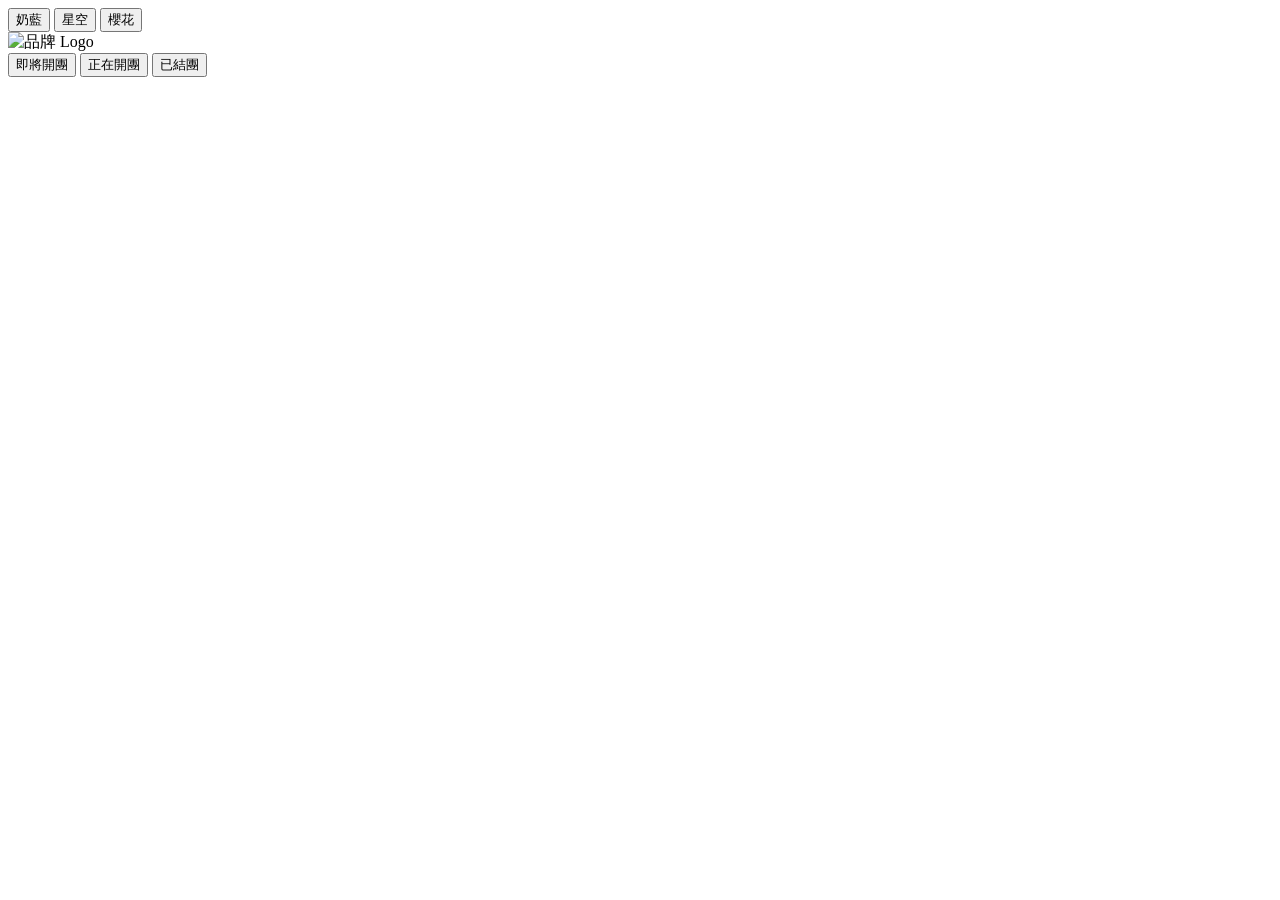
==== index.html @ c264ff92 "Add files via upload" ====
<!DOCTYPE html>
<html lang="zh-Hant">
<head>
  <meta charset="UTF-8" />
  <meta name="viewport" content="width=device-width, initial-scale=1.0" />
  <title>開團進度追蹤</title>
  <link rel="preconnect" href="https://fonts.googleapis.com" />
  <link rel="preconnect" href="https://fonts.gstatic.com" crossorigin />
  <link href="https://fonts.googleapis.com/css2?family=Noto+Sans+TC:wght@300;400;500;700&family=Outfit:wght@300;500;600&display=swap" rel="stylesheet" />
  <link rel="stylesheet" href="styles.css" />
</head>
<body>
  <div class="theme-bg" aria-hidden="true"></div>

  <header class="header">
    <div class="theme-switcher" role="group" aria-label="切換背景主題">
      <button type="button" class="theme-btn active" data-theme="dawn" aria-pressed="true">奶藍</button>
      <button type="button" class="theme-btn" data-theme="night" aria-pressed="false">星空</button>
      <button type="button" class="theme-btn" data-theme="sakura" aria-pressed="false">櫻花</button>
    </div>
  </header>

  <main class="main">
    <div class="hero">
      <div class="logo-glass">
        <div class="logo-shine" aria-hidden="true"></div>
        <img src="logo.png" alt="品牌 Logo" class="https://res.cloudinary.com/dtll13zax/image/upload/v1772375369/%E5%93%81%E7%89%8Clogo_eheujn.jpg" />
      </div>
    </div>

    <nav class="tabs" role="tablist">
      <button type="button" class="tab active" role="tab" aria-selected="true" data-filter="upcoming">即將開團</button>
      <button type="button" class="tab" role="tab" aria-selected="false" data-filter="ongoing">正在開團</button>
      <button type="button" class="tab" role="tab" aria-selected="false" data-filter="ended">已結團</button>
    </nav>

    <section class="cards-section" role="tabpanel">
      <div class="cards-grid" id="cardsGrid">
        <!-- 商品卡由 JS 動態插入 -->
      </div>
      <p class="empty-state" id="emptyState" hidden>此分類暫無商品</p>
    </section>
  </main>

  <script src="app.js"></script>
</body>
</html>
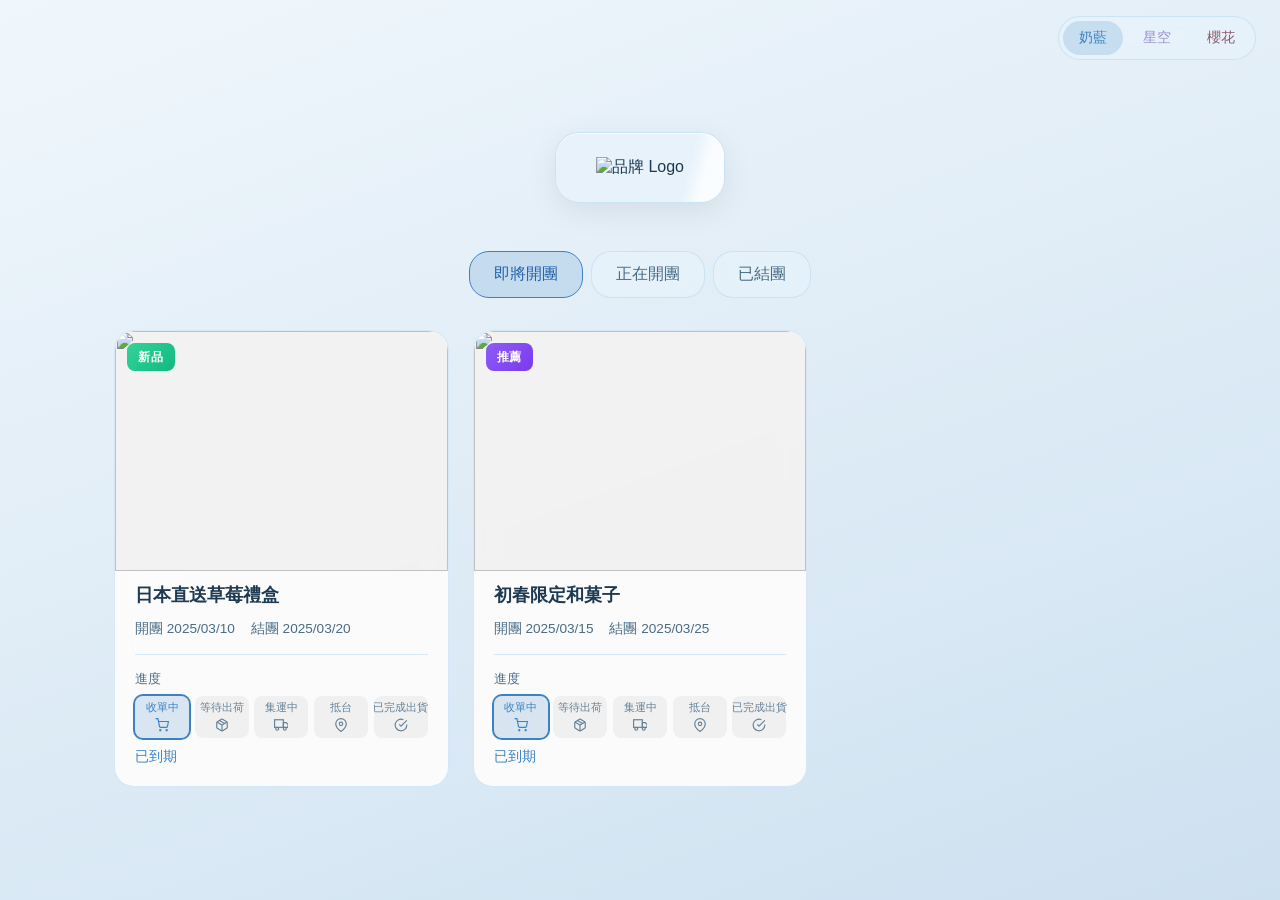
==== commit 53eaaf22: "Add files via upload" ====
--- a/index.html
+++ b/index.html
@@ -3,11 +3,12 @@
 <head>
   <meta charset="UTF-8" />
   <meta name="viewport" content="width=device-width, initial-scale=1.0" />
+  <base href="./" />
   <title>開團進度追蹤</title>
   <link rel="preconnect" href="https://fonts.googleapis.com" />
   <link rel="preconnect" href="https://fonts.gstatic.com" crossorigin />
   <link href="https://fonts.googleapis.com/css2?family=Noto+Sans+TC:wght@300;400;500;700&family=Outfit:wght@300;500;600&display=swap" rel="stylesheet" />
-  <link rel="stylesheet" href="styles.css" />
+  <link rel="stylesheet" href="css/styles.css" />
 </head>
 <body>
   <div class="theme-bg" aria-hidden="true"></div>
@@ -24,7 +25,7 @@
     <div class="hero">
       <div class="logo-glass">
         <div class="logo-shine" aria-hidden="true"></div>
-        <img src="logo.png" alt="品牌 Logo" class="https://res.cloudinary.com/dtll13zax/image/upload/v1772375369/%E5%93%81%E7%89%8Clogo_eheujn.jpg" />
+        <img src="logo.png" alt="品牌 Logo" class="logo-img" />
       </div>
     </div>
 
@@ -42,6 +43,6 @@
     </section>
   </main>
 
-  <script src="app.js"></script>
+  <script src="js/app.js"></script>
 </body>
 </html>
--- a/css/styles.css
+++ b/css/styles.css
@@ -0,0 +1,457 @@
+/* ========== 變數與主題 ========== */
+:root {
+  --font-sans: 'Outfit', 'Noto Sans TC', sans-serif;
+  --font-display: 'Outfit', 'Noto Sans TC', sans-serif;
+  --radius: 20px;
+  --radius-sm: 12px;
+  --shadow: 0 25px 50px -12px rgba(0, 0, 0, 0.15);
+  --transition: 0.35s cubic-bezier(0.4, 0, 0.2, 1);
+}
+
+/* 奶藍主題 (預設) */
+[data-theme="dawn"] {
+  --bg-gradient: linear-gradient(160deg, #f0f7fc 0%, #e4eff8 35%, #d8e8f4 70%, #cde0f0 100%);
+  --glass-bg: rgba(232, 244, 252, 0.6);
+  --glass-border: rgba(180, 215, 238, 0.55);
+  --card-bg: rgba(255, 253, 252, 0.9);
+  --card-border: rgba(200, 225, 245, 0.75);
+  --text: #1e3a52;
+  --text-muted: #4a6b85;
+  --accent: #3b82c4;
+  --accent-soft: rgba(59, 130, 196, 0.18);
+  --tab-active: #2563ab;
+  --shine: rgba(255, 255, 255, 0.75);
+}
+
+/* 星空主題 */
+[data-theme="night"] {
+  --bg-gradient: linear-gradient(160deg, #0f0c1a 0%, #1a1535 50%, #0d0a14 100%);
+  --glass-bg: rgba(30, 25, 55, 0.6);
+  --glass-border: rgba(120, 100, 200, 0.35);
+  --card-bg: rgba(25, 22, 45, 0.88);
+  --card-border: rgba(100, 80, 180, 0.4);
+  --text: #e8e4f5;
+  --text-muted: #9a8fc9;
+  --accent: #a78bfa;
+  --accent-soft: rgba(167, 139, 250, 0.25);
+  --tab-active: #c4b5fd;
+  --shine: rgba(255, 255, 255, 0.25);
+}
+
+/* 櫻花主題 */
+[data-theme="sakura"] {
+  --bg-gradient: linear-gradient(160deg, #fef2f5 0%, #fce7ef 40%, #f8d5e4 70%, #f2c4d9 100%);
+  --glass-bg: rgba(255, 240, 248, 0.6);
+  --glass-border: rgba(230, 180, 210, 0.5);
+  --card-bg: rgba(255, 252, 253, 0.92);
+  --card-border: rgba(235, 200, 220, 0.75);
+  --text: #4a2c3a;
+  --text-muted: #8b5a6b;
+  --accent: #c44d7a;
+  --accent-soft: rgba(196, 77, 122, 0.18);
+  --tab-active: #a63d65;
+  --shine: rgba(255, 255, 255, 0.7);
+}
+
+/* ========== 基礎 ========== */
+*,
+*::before,
+*::after {
+  box-sizing: border-box;
+}
+
+html {
+  font-size: 16px;
+  scroll-behavior: smooth;
+}
+
+body {
+  margin: 0;
+  min-height: 100vh;
+  font-family: var(--font-sans);
+  color: var(--text);
+  background: var(--bg-gradient);
+  transition: background var(--transition), color var(--transition);
+  overflow-x: hidden;
+}
+
+.theme-bg {
+  position: fixed;
+  inset: 0;
+  background: var(--bg-gradient);
+  z-index: -1;
+  transition: background var(--transition);
+}
+
+/* ========== 頂部 ========== */
+.header {
+  display: flex;
+  justify-content: flex-end;
+  align-items: center;
+  gap: 1rem;
+  padding: 1rem 1.5rem;
+  position: sticky;
+  top: 0;
+  z-index: 100;
+}
+
+.admin-link {
+  color: var(--text-muted);
+  text-decoration: none;
+  font-size: 0.9rem;
+  padding: 0.4rem 0.8rem;
+  border-radius: var(--radius-sm);
+  transition: color var(--transition), background var(--transition);
+}
+.admin-link:hover {
+  color: var(--accent);
+  background: var(--accent-soft);
+}
+
+.theme-switcher {
+  display: flex;
+  gap: 0.25rem;
+  padding: 0.25rem;
+  background: var(--glass-bg);
+  border: 1px solid var(--glass-border);
+  border-radius: 999px;
+  backdrop-filter: blur(12px);
+}
+
+.theme-btn {
+  font-family: var(--font-sans);
+  font-size: 0.85rem;
+  font-weight: 500;
+  padding: 0.5rem 1rem;
+  border: none;
+  border-radius: 999px;
+  background: transparent;
+  color: var(--text-muted);
+  cursor: pointer;
+  transition: color var(--transition), background var(--transition), transform 0.2s ease;
+}
+.theme-btn:hover {
+  color: var(--text);
+}
+.theme-btn.active {
+  background: var(--accent-soft);
+  color: var(--accent);
+}
+.theme-btn:active {
+  transform: scale(0.98);
+}
+
+/* ========== 主區與 Logo ========== */
+.main {
+  max-width: 1100px;
+  margin: 0 auto;
+  padding: 1rem 1.5rem 3rem;
+}
+
+.hero {
+  display: flex;
+  justify-content: center;
+  align-items: center;
+  padding: 2.5rem 1rem 3rem;
+}
+
+.logo-glass {
+  position: relative;
+  display: inline-flex;
+  align-items: center;
+  justify-content: center;
+  padding: 1.5rem 2.5rem;
+  background: var(--glass-bg);
+  border: 1px solid var(--glass-border);
+  border-radius: 24px;
+  backdrop-filter: blur(20px);
+  box-shadow: 
+    0 8px 32px rgba(0, 0, 0, 0.08),
+    inset 0 1px 0 var(--shine);
+  overflow: hidden;
+  transition: transform var(--transition), box-shadow var(--transition);
+}
+.logo-glass:hover {
+  transform: scale(1.03);
+  box-shadow: 
+    0 16px 48px rgba(0, 0, 0, 0.12),
+    inset 0 1px 0 var(--shine);
+}
+
+.logo-shine {
+  position: absolute;
+  inset: 0;
+  background: linear-gradient(
+    105deg,
+    transparent 0%,
+    transparent 40%,
+    var(--shine) 45%,
+    var(--shine) 55%,
+    transparent 60%,
+    transparent 100%
+  );
+  background-size: 200% 100%;
+  animation: logoShine 3s ease-in-out infinite;
+  pointer-events: none;
+}
+
+@keyframes logoShine {
+  0%, 100% { background-position: 200% 0; }
+  50% { background-position: -200% 0; }
+}
+
+.logo-img {
+  position: relative;
+  z-index: 1;
+  display: block;
+  max-width: 180px;
+  max-height: 80px;
+  width: auto;
+  height: auto;
+  object-fit: contain;
+}
+
+/* ========== 分類按鈕 ========== */
+.tabs {
+  display: flex;
+  justify-content: center;
+  gap: 0.5rem;
+  flex-wrap: wrap;
+  margin-bottom: 2rem;
+}
+
+.tab {
+  font-family: var(--font-sans);
+  font-size: 1rem;
+  font-weight: 500;
+  padding: 0.75rem 1.5rem;
+  border: 1px solid var(--glass-border);
+  border-radius: var(--radius);
+  background: var(--glass-bg);
+  color: var(--text-muted);
+  cursor: pointer;
+  backdrop-filter: blur(12px);
+  transition: all var(--transition);
+}
+.tab:hover {
+  color: var(--text);
+  border-color: var(--accent);
+  background: var(--accent-soft);
+}
+.tab.active {
+  background: var(--accent-soft);
+  color: var(--tab-active);
+  border-color: var(--accent);
+}
+
+/* ========== 商品卡區 ========== */
+.cards-section {
+  min-height: 280px;
+}
+
+.cards-grid {
+  display: grid;
+  grid-template-columns: repeat(auto-fill, minmax(300px, 1fr));
+  gap: 1.5rem;
+}
+
+.empty-state {
+  text-align: center;
+  color: var(--text-muted);
+  padding: 3rem 1rem;
+  font-size: 1.05rem;
+}
+
+/* ========== 商品卡 ========== */
+.product-card {
+  position: relative;
+  background: var(--card-bg);
+  border: 1px solid var(--card-border);
+  border-radius: var(--radius);
+  padding: 1.25rem;
+  backdrop-filter: blur(12px);
+  overflow: hidden;
+  transition: transform var(--transition), box-shadow var(--transition);
+}
+.product-card:hover {
+  transform: translateY(-6px);
+  box-shadow:
+    0 12px 24px rgba(0, 0, 0, 0.08),
+    0 4px 12px rgba(0, 0, 0, 0.04),
+    0 0 0 1px var(--card-border);
+  border-color: var(--accent);
+}
+
+.card-badge {
+  position: absolute;
+  top: 12px;
+  left: 12px;
+  z-index: 2;
+  font-size: 0.75rem;
+  font-weight: 600;
+  padding: 0.35rem 0.7rem;
+  border-radius: 8px;
+  text-transform: uppercase;
+  letter-spacing: 0.05em;
+}
+.card-badge.new {
+  background: linear-gradient(135deg, #34d399, #10b981);
+  color: #fff;
+}
+.card-badge.hot {
+  background: linear-gradient(135deg, #f97316, #ea580c);
+  color: #fff;
+}
+.card-badge.recommend {
+  background: linear-gradient(135deg, #8b5cf6, #7c3aed);
+  color: #fff;
+}
+
+.card-image-wrap {
+  width: calc(100% + 2.5rem);
+  margin: -1.25rem 0 0.75rem -1.25rem;
+  border-radius: var(--radius) var(--radius) 0 0;
+  overflow: hidden;
+  background: rgba(0, 0, 0, 0.04);
+}
+
+.card-image {
+  display: block;
+  width: 100%;
+  height: 240px;
+  object-fit: cover;
+}
+
+.card-title {
+  margin: 0 0 0.75rem;
+  font-size: 1.15rem;
+  font-weight: 600;
+  line-height: 1.35;
+  padding-right: 0.5rem;
+}
+
+.card-dates {
+  display: flex;
+  flex-wrap: wrap;
+  gap: 0.5rem 1rem;
+  margin-bottom: 1rem;
+  font-size: 0.85rem;
+  color: var(--text-muted);
+}
+.card-dates span {
+  display: inline-flex;
+  align-items: center;
+  gap: 0.25rem;
+}
+
+.card-registered {
+  font-size: 0.9rem;
+  font-weight: 500;
+  color: var(--accent);
+  margin-bottom: 0.75rem;
+}
+
+.progress-wrap {
+  margin-top: 1rem;
+  padding-top: 1rem;
+  border-top: 1px solid var(--card-border);
+}
+
+.progress-label {
+  font-size: 0.8rem;
+  color: var(--text-muted);
+  margin-bottom: 0.5rem;
+}
+
+.progress-steps {
+  display: flex;
+  align-items: stretch;
+  gap: 0.35rem;
+  flex-wrap: nowrap;
+}
+
+.progress-node {
+  display: flex;
+  flex-direction: column;
+  align-items: center;
+  gap: 0.2rem;
+  font-size: 0.7rem;
+  padding: 0.35rem 0.4rem;
+  border-radius: 8px;
+  min-width: 0;
+  flex: 1;
+  transition: opacity var(--transition), transform var(--transition);
+}
+.progress-node .progress-node-label {
+  font-weight: 500;
+  text-align: center;
+  line-height: 1.2;
+  white-space: nowrap;
+}
+.progress-node .progress-node-icon {
+  display: flex;
+  align-items: center;
+  justify-content: center;
+}
+.progress-node .progress-icon {
+  width: 14px;
+  height: 14px;
+}
+
+.progress-node.passed {
+  background: rgba(34, 197, 94, 0.12);
+  color: #15803d;
+}
+.progress-node.passed .progress-icon {
+  color: #15803d;
+}
+[data-theme="night"] .progress-node.passed {
+  background: rgba(74, 222, 128, 0.15);
+  color: #86efac;
+}
+[data-theme="night"] .progress-node.passed .progress-icon {
+  color: #86efac;
+}
+[data-theme="sakura"] .progress-node.passed {
+  background: rgba(74, 222, 128, 0.15);
+  color: #15803d;
+}
+[data-theme="sakura"] .progress-node.passed .progress-icon {
+  color: #15803d;
+}
+
+.progress-node.current {
+  background: var(--accent-soft);
+  color: var(--accent);
+  font-weight: 600;
+  box-shadow: 0 0 0 2px var(--accent);
+}
+.progress-node.current .progress-icon {
+  color: var(--accent);
+}
+
+.progress-node.pending {
+  background: rgba(0, 0, 0, 0.05);
+  color: var(--text-muted);
+  opacity: 0.85;
+}
+.progress-node.pending .progress-icon {
+  color: var(--text-muted);
+}
+[data-theme="night"] .progress-node.pending,
+[data-theme="sakura"] .progress-node.pending {
+  background: rgba(0, 0, 0, 0.05);
+}
+[data-theme="night"] .progress-node.pending {
+  background: rgba(255, 255, 255, 0.06);
+}
+
+.countdown {
+  margin-top: 0.6rem;
+  font-size: 0.9rem;
+  font-weight: 500;
+  color: var(--accent);
+}
+.countdown span {
+  font-variant-numeric: tabular-nums;
+}
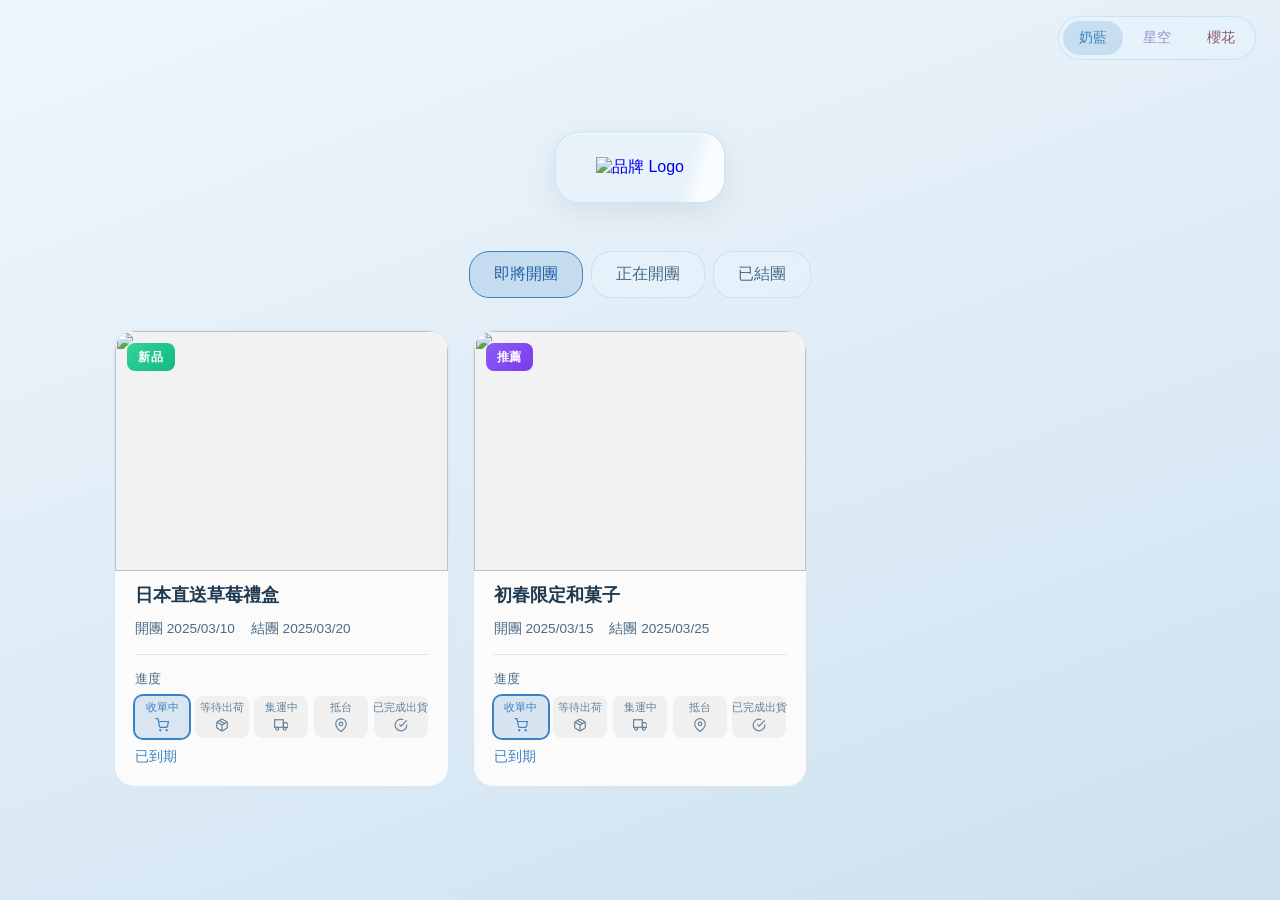
==== commit de2dc3af: "Add files via upload" ====
--- a/index.html
+++ b/index.html
@@ -3,12 +3,12 @@
 <head>
   <meta charset="UTF-8" />
   <meta name="viewport" content="width=device-width, initial-scale=1.0" />
-  <base href="./" />
+  <base href="https://maaru-jp.github.io/-Countdown2.0/" />
   <title>開團進度追蹤</title>
   <link rel="preconnect" href="https://fonts.googleapis.com" />
   <link rel="preconnect" href="https://fonts.gstatic.com" crossorigin />
   <link href="https://fonts.googleapis.com/css2?family=Noto+Sans+TC:wght@300;400;500;700&family=Outfit:wght@300;500;600&display=swap" rel="stylesheet" />
-  <link rel="stylesheet" href="css/styles.css" />
+  <link rel="stylesheet" href="https://maaru-jp.github.io/-Countdown2.0/css/styles.css" />
 </head>
 <body>
   <div class="theme-bg" aria-hidden="true"></div>
@@ -23,10 +23,12 @@
 
   <main class="main">
     <div class="hero">
-      <div class="logo-glass">
-        <div class="logo-shine" aria-hidden="true"></div>
-        <img src="logo.png" alt="品牌 Logo" class="logo-img" />
-      </div>
+      <a href="#" class="logo-link" title="點擊重新整理" aria-label="重新整理畫面" onclick="location.reload(); return false;">
+        <div class="logo-glass">
+          <div class="logo-shine" aria-hidden="true"></div>
+          <img src="https://res.cloudinary.com/dtll13zax/image/upload/v1772375369/%E5%93%81%E7%89%8Clogo_eheujn.jpg" alt="品牌 Logo" class="logo-img" />
+        </div>
+      </a>
     </div>
 
     <nav class="tabs" role="tablist">
@@ -43,6 +45,49 @@
     </section>
   </main>
 
-  <script src="js/app.js"></script>
+  <script src="https://maaru-jp.github.io/-Countdown2.0/js/app.js"></script>
+  <script>
+    (function () {
+      function fmt(d) {
+        if (!d) return '—';
+        var t = new Date(d + 'T00:00:00').getTime();
+        if (isNaN(t)) return d;
+        var y = new Date(t).getFullYear(), m = ('0' + (new Date(t).getMonth() + 1)).slice(-2), day = ('0' + new Date(t).getDate()).slice(-2);
+        return y + '/' + m + '/' + day;
+      }
+      function esc(s) { var d = document.createElement('div'); d.textContent = s == null ? '' : s; return d.innerHTML; }
+      var def = [
+        { title: '日本直送草莓禮盒', status: 'upcoming', badge: 'new', imageUrl: 'https://images.unsplash.com/photo-1464965911861-746a04b4bca6?w=400', startDate: '2025-03-10', endDate: '2025-03-20', progress: [{ name: '收單中', done: false }, { name: '等待出荷', done: false }, { name: '集運中', done: false }, { name: '抵台', done: false }, { name: '已完成出貨', done: false }] },
+        { title: '韓國美妝熱銷組', status: 'ongoing', badge: 'hot', imageUrl: 'https://images.unsplash.com/photo-1596462502278-27bfdc403348?w=400', startDate: '2025-02-28', endDate: '2025-03-15', registeredCount: 10, progress: [{ name: '收單中', done: true }, { name: '等待出荷', done: true }, { name: '集運中', done: false }, { name: '抵台', done: false }, { name: '已完成出貨', done: false }] },
+        { title: '春日零食大賞', status: 'ongoing', badge: 'recommend', imageUrl: 'https://images.unsplash.com/photo-1606890737304-57a1ca8a5b62?w=400', startDate: '2025-03-01', endDate: '2025-03-12', registeredCount: 24, progress: [{ name: '收單中', done: true }, { name: '等待出荷', done: false }, { name: '集運中', done: false }, { name: '抵台', done: false }, { name: '已完成出貨', done: false }] },
+        { title: '冬季保暖小物團', status: 'ended', badge: 'hot', imageUrl: 'https://images.unsplash.com/photo-1551488831-00ddcb6c6bd3?w=400', startDate: '2025-01-05', endDate: '2025-01-20', progress: [{ name: '收單中', done: true }, { name: '等待出荷', done: true }, { name: '集運中', done: true }, { name: '抵台', done: true }, { name: '已完成出貨', done: true }] },
+        { title: '初春限定和菓子', status: 'upcoming', badge: 'recommend', imageUrl: 'https://images.unsplash.com/photo-1563805042-7684c019e1cb?w=400', startDate: '2025-03-15', endDate: '2025-03-25', progress: [{ name: '收單中', done: false }, { name: '等待出荷', done: false }, { name: '集運中', done: false }, { name: '抵台', done: false }, { name: '已完成出貨', done: false }] }
+      ];
+      setTimeout(function () {
+        var grid = document.getElementById('cardsGrid');
+        var empty = document.getElementById('emptyState');
+        if (!grid || !empty || grid.children.length > 0) return;
+        var filter = 'upcoming';
+        var list = def.filter(function (p) { return p.status === filter; });
+        if (list.length === 0) list = def.slice(0, 2);
+        var icons = { '收單中': '🛒', '等待出荷': '📦', '集運中': '🚚', '抵台': '📍', '已完成出貨': '✓' };
+        list.forEach(function (p) {
+          var badgeTxt = p.badge === 'new' ? '新品' : p.badge === 'hot' ? '熱銷' : '推薦';
+          var badgeCls = p.badge === 'new' ? 'new' : p.badge === 'hot' ? 'hot' : 'recommend';
+          var imgHtml = p.imageUrl ? '<div class="card-image-wrap"><img src="' + esc(p.imageUrl) + '" alt="" class="card-image" loading="lazy" /></div>' : '';
+          var regHtml = (p.registeredCount > 0) ? '<div class="card-registered">共 ' + p.registeredCount + ' 位登記預購</div>' : '';
+          var prog = (p.progress || []).map(function (n, i) {
+            var c = n.done ? 'passed' : (i === (p.progress.findIndex(function (x) { return !x.done; }) || 0)) ? 'current' : 'pending';
+            return '<div class="progress-node ' + c + '"><span class="progress-node-label">' + esc(n.name) + '</span><span class="progress-node-icon">' + (icons[n.name] || '') + '</span></div>';
+          }).join('');
+          var card = document.createElement('article');
+          card.className = 'product-card';
+          card.innerHTML = '<span class="card-badge ' + badgeCls + '">' + badgeTxt + '</span>' + imgHtml + '<h3 class="card-title">' + esc(p.title) + '</h3><div class="card-dates"><span>開團 ' + fmt(p.startDate) + '</span><span>結團 ' + fmt(p.endDate) + '</span></div>' + regHtml + '<div class="progress-wrap"><div class="progress-label">進度</div><div class="progress-steps">' + prog + '</div></div>';
+          grid.appendChild(card);
+        });
+        empty.hidden = true;
+      }, 800);
+    })();
+  </script>
 </body>
 </html>
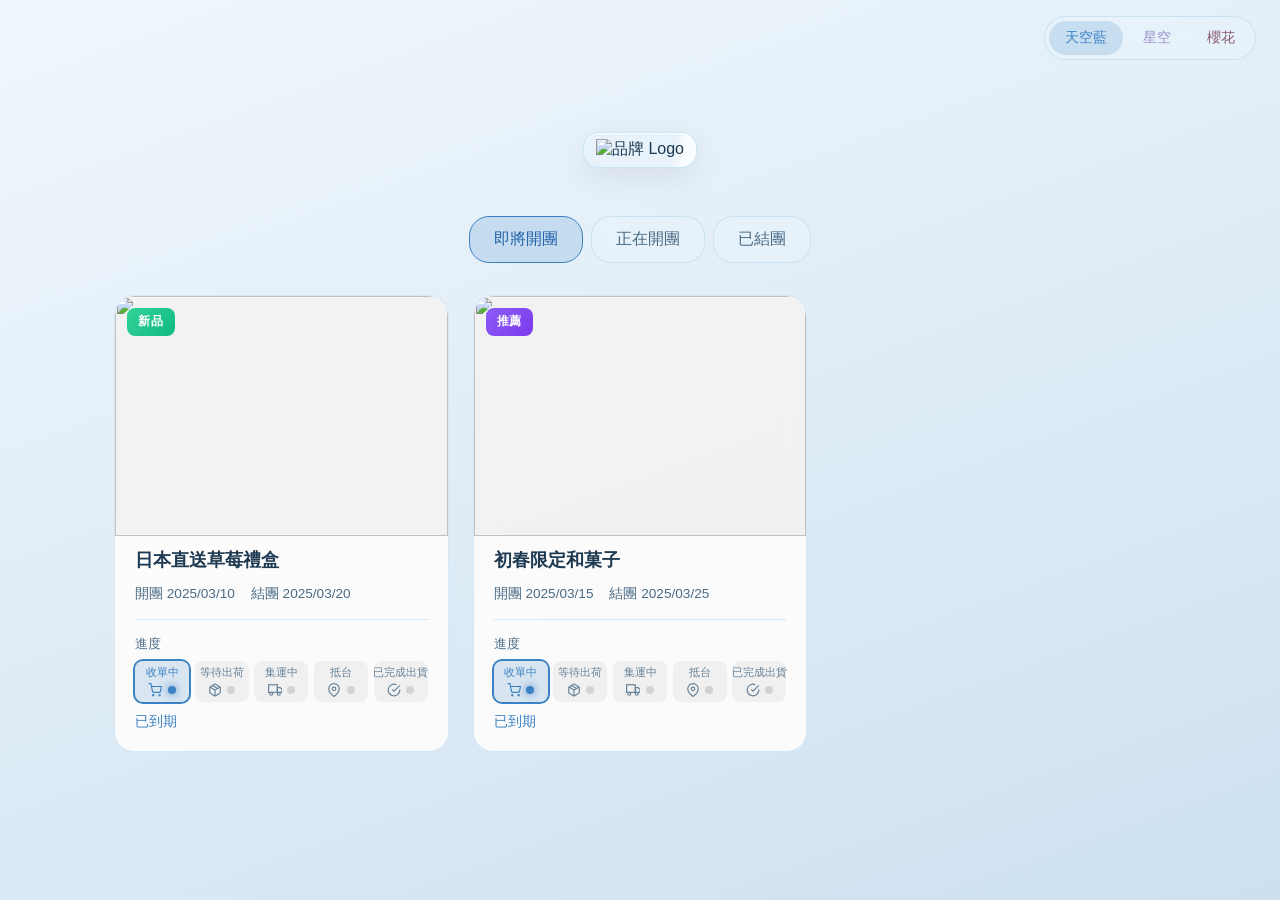
==== commit ab7e71da: "Update index.html" ====
--- a/index.html
+++ b/index.html
@@ -3,19 +3,19 @@
 <head>
   <meta charset="UTF-8" />
   <meta name="viewport" content="width=device-width, initial-scale=1.0" />
-  <base href="https://maaru-jp.github.io/-Countdown2.0/" />
+  <base href="./" />
   <title>開團進度追蹤</title>
   <link rel="preconnect" href="https://fonts.googleapis.com" />
   <link rel="preconnect" href="https://fonts.gstatic.com" crossorigin />
   <link href="https://fonts.googleapis.com/css2?family=Noto+Sans+TC:wght@300;400;500;700&family=Outfit:wght@300;500;600&display=swap" rel="stylesheet" />
-  <link rel="stylesheet" href="https://maaru-jp.github.io/-Countdown2.0/css/styles.css" />
+  <link rel="stylesheet" href="css/styles.css" />
 </head>
 <body>
   <div class="theme-bg" aria-hidden="true"></div>
 
   <header class="header">
     <div class="theme-switcher" role="group" aria-label="切換背景主題">
-      <button type="button" class="theme-btn active" data-theme="dawn" aria-pressed="true">奶藍</button>
+      <button type="button" class="theme-btn active" data-theme="dawn" aria-pressed="true">天空藍</button>
       <button type="button" class="theme-btn" data-theme="night" aria-pressed="false">星空</button>
       <button type="button" class="theme-btn" data-theme="sakura" aria-pressed="false">櫻花</button>
     </div>
@@ -45,7 +45,7 @@
     </section>
   </main>
 
-  <script src="https://maaru-jp.github.io/-Countdown2.0/js/app.js"></script>
+  <script src="js/app.js"></script>
   <script>
     (function () {
       function fmt(d) {
@@ -91,3 +91,4 @@
   </script>
 </body>
 </html>
+
--- a/css/styles.css
+++ b/css/styles.css
@@ -0,0 +1,495 @@
+/* ========== 變數與主題 ========== */
+:root {
+  --font-sans: 'Outfit', 'Noto Sans TC', sans-serif;
+  --font-display: 'Outfit', 'Noto Sans TC', sans-serif;
+  --radius: 20px;
+  --radius-sm: 12px;
+  --shadow: 0 25px 50px -12px rgba(0, 0, 0, 0.15);
+  --transition: 0.35s cubic-bezier(0.4, 0, 0.2, 1);
+}
+
+/* 奶藍主題 (預設) */
+[data-theme="dawn"] {
+  --bg-gradient: linear-gradient(160deg, #f0f7fc 0%, #e4eff8 35%, #d8e8f4 70%, #cde0f0 100%);
+  --glass-bg: rgba(232, 244, 252, 0.6);
+  --glass-border: rgba(180, 215, 238, 0.55);
+  --card-bg: rgba(255, 253, 252, 0.9);
+  --card-border: rgba(200, 225, 245, 0.75);
+  --text: #1e3a52;
+  --text-muted: #4a6b85;
+  --accent: #3b82c4;
+  --accent-soft: rgba(59, 130, 196, 0.18);
+  --tab-active: #2563ab;
+  --shine: rgba(255, 255, 255, 0.75);
+}
+
+/* 星空主題 */
+[data-theme="night"] {
+  --bg-gradient: linear-gradient(160deg, #0f0c1a 0%, #1a1535 50%, #0d0a14 100%);
+  --glass-bg: rgba(30, 25, 55, 0.6);
+  --glass-border: rgba(120, 100, 200, 0.35);
+  --card-bg: rgba(25, 22, 45, 0.88);
+  --card-border: rgba(100, 80, 180, 0.4);
+  --text: #e8e4f5;
+  --text-muted: #9a8fc9;
+  --accent: #a78bfa;
+  --accent-soft: rgba(167, 139, 250, 0.25);
+  --tab-active: #c4b5fd;
+  --shine: rgba(255, 255, 255, 0.25);
+}
+
+/* 櫻花主題 */
+[data-theme="sakura"] {
+  --bg-gradient: linear-gradient(160deg, #fef2f5 0%, #fce7ef 40%, #f8d5e4 70%, #f2c4d9 100%);
+  --glass-bg: rgba(255, 240, 248, 0.6);
+  --glass-border: rgba(230, 180, 210, 0.5);
+  --card-bg: rgba(255, 252, 253, 0.92);
+  --card-border: rgba(235, 200, 220, 0.75);
+  --text: #4a2c3a;
+  --text-muted: #8b5a6b;
+  --accent: #c44d7a;
+  --accent-soft: rgba(196, 77, 122, 0.18);
+  --tab-active: #a63d65;
+  --shine: rgba(255, 255, 255, 0.7);
+}
+
+/* ========== 基礎 ========== */
+*,
+*::before,
+*::after {
+  box-sizing: border-box;
+}
+
+html {
+  font-size: 16px;
+  scroll-behavior: smooth;
+}
+
+body {
+  margin: 0;
+  min-height: 100vh;
+  font-family: var(--font-sans);
+  color: var(--text);
+  background: var(--bg-gradient);
+  transition: background var(--transition), color var(--transition);
+  overflow-x: hidden;
+}
+
+.theme-bg {
+  position: fixed;
+  inset: 0;
+  background: var(--bg-gradient);
+  z-index: -1;
+  transition: background var(--transition);
+}
+
+/* ========== 頂部 ========== */
+.header {
+  display: flex;
+  justify-content: flex-end;
+  align-items: center;
+  gap: 1rem;
+  padding: 1rem 1.5rem;
+  position: sticky;
+  top: 0;
+  z-index: 100;
+}
+
+.admin-link {
+  color: var(--text-muted);
+  text-decoration: none;
+  font-size: 0.9rem;
+  padding: 0.4rem 0.8rem;
+  border-radius: var(--radius-sm);
+  transition: color var(--transition), background var(--transition);
+}
+.admin-link:hover {
+  color: var(--accent);
+  background: var(--accent-soft);
+}
+
+.theme-switcher {
+  display: flex;
+  gap: 0.25rem;
+  padding: 0.25rem;
+  background: var(--glass-bg);
+  border: 1px solid var(--glass-border);
+  border-radius: 999px;
+  backdrop-filter: blur(12px);
+}
+
+.theme-btn {
+  font-family: var(--font-sans);
+  font-size: 0.85rem;
+  font-weight: 500;
+  padding: 0.5rem 1rem;
+  border: none;
+  border-radius: 999px;
+  background: transparent;
+  color: var(--text-muted);
+  cursor: pointer;
+  transition: color var(--transition), background var(--transition), transform 0.2s ease;
+}
+.theme-btn:hover {
+  color: var(--text);
+}
+.theme-btn.active {
+  background: var(--accent-soft);
+  color: var(--accent);
+}
+.theme-btn:active {
+  transform: scale(0.98);
+}
+
+/* ========== 主區與 Logo ========== */
+.main {
+  max-width: 1100px;
+  margin: 0 auto;
+  padding: 1rem 1.5rem 3rem;
+}
+
+.hero {
+  display: flex;
+  justify-content: center;
+  align-items: center;
+  padding: 2.5rem 1rem 3rem;
+}
+
+.logo-link {
+  display: inline-block;
+  text-decoration: none;
+  color: inherit;
+  cursor: pointer;
+}
+
+.logo-glass {
+  position: relative;
+  display: inline-flex;
+  align-items: center;
+  justify-content: center;
+  padding: 0.4rem 0.75rem;
+  background: var(--glass-bg);
+  border: 1px solid var(--glass-border);
+  border-radius: 16px;
+  backdrop-filter: blur(20px);
+  box-shadow: 
+    0 8px 32px rgba(0, 0, 0, 0.08),
+    inset 0 1px 0 var(--shine);
+  overflow: hidden;
+  transition: transform var(--transition), box-shadow var(--transition);
+}
+.logo-glass:hover {
+  transform: scale(1.03);
+  box-shadow: 
+    0 16px 48px rgba(0, 0, 0, 0.12),
+    inset 0 1px 0 var(--shine);
+}
+
+.logo-shine {
+  position: absolute;
+  inset: 0;
+  background: linear-gradient(
+    105deg,
+    transparent 0%,
+    transparent 40%,
+    var(--shine) 45%,
+    var(--shine) 55%,
+    transparent 60%,
+    transparent 100%
+  );
+  background-size: 200% 100%;
+  animation: logoShine 3s ease-in-out infinite;
+  pointer-events: none;
+}
+
+@keyframes logoShine {
+  0%, 100% { background-position: 200% 0; }
+  50% { background-position: -200% 0; }
+}
+
+.logo-img {
+  position: relative;
+  z-index: 1;
+  display: block;
+  max-width: 180px;
+  max-height: 80px;
+  width: auto;
+  height: auto;
+  object-fit: contain;
+}
+
+/* ========== 分類按鈕 ========== */
+.tabs {
+  display: flex;
+  justify-content: center;
+  gap: 0.5rem;
+  flex-wrap: wrap;
+  margin-bottom: 2rem;
+}
+
+.tab {
+  font-family: var(--font-sans);
+  font-size: 1rem;
+  font-weight: 500;
+  padding: 0.75rem 1.5rem;
+  border: 1px solid var(--glass-border);
+  border-radius: var(--radius);
+  background: var(--glass-bg);
+  color: var(--text-muted);
+  cursor: pointer;
+  backdrop-filter: blur(12px);
+  transition: all var(--transition);
+}
+.tab:hover {
+  color: var(--text);
+  border-color: var(--accent);
+  background: var(--accent-soft);
+}
+.tab.active {
+  background: var(--accent-soft);
+  color: var(--tab-active);
+  border-color: var(--accent);
+}
+
+/* ========== 商品卡區 ========== */
+.cards-section {
+  min-height: 280px;
+}
+
+.cards-grid {
+  display: grid;
+  grid-template-columns: repeat(auto-fill, minmax(300px, 1fr));
+  gap: 1.5rem;
+}
+
+.empty-state {
+  text-align: center;
+  color: var(--text-muted);
+  padding: 3rem 1rem;
+  font-size: 1.05rem;
+}
+
+/* ========== 商品卡 ========== */
+.product-card {
+  position: relative;
+  background: var(--card-bg);
+  border: 1px solid var(--card-border);
+  border-radius: var(--radius);
+  padding: 1.25rem;
+  backdrop-filter: blur(12px);
+  overflow: hidden;
+  transition: transform var(--transition), box-shadow var(--transition);
+}
+.product-card:hover {
+  transform: translateY(-6px);
+  box-shadow:
+    0 12px 24px rgba(0, 0, 0, 0.08),
+    0 4px 12px rgba(0, 0, 0, 0.04),
+    0 0 0 1px var(--card-border);
+  border-color: var(--accent);
+}
+
+.card-badge {
+  position: absolute;
+  top: 12px;
+  left: 12px;
+  z-index: 2;
+  font-size: 0.75rem;
+  font-weight: 600;
+  padding: 0.35rem 0.7rem;
+  border-radius: 8px;
+  text-transform: uppercase;
+  letter-spacing: 0.05em;
+}
+.card-badge.new {
+  background: linear-gradient(135deg, #34d399, #10b981);
+  color: #fff;
+}
+.card-badge.hot {
+  background: linear-gradient(135deg, #f97316, #ea580c);
+  color: #fff;
+}
+.card-badge.recommend {
+  background: linear-gradient(135deg, #8b5cf6, #7c3aed);
+  color: #fff;
+}
+
+.card-image-wrap {
+  width: calc(100% + 2.5rem);
+  margin: -1.25rem 0 0.75rem -1.25rem;
+  border-radius: var(--radius) var(--radius) 0 0;
+  overflow: hidden;
+  background: rgba(0, 0, 0, 0.04);
+}
+
+.card-image {
+  display: block;
+  width: 100%;
+  height: 240px;
+  object-fit: cover;
+}
+
+.card-title {
+  margin: 0 0 0.75rem;
+  font-size: 1.15rem;
+  font-weight: 600;
+  line-height: 1.35;
+  padding-right: 0.5rem;
+}
+
+.card-dates {
+  display: flex;
+  flex-wrap: wrap;
+  gap: 0.5rem 1rem;
+  margin-bottom: 1rem;
+  font-size: 0.85rem;
+  color: var(--text-muted);
+}
+.card-dates span {
+  display: inline-flex;
+  align-items: center;
+  gap: 0.25rem;
+}
+
+.card-registered {
+  font-size: 0.9rem;
+  font-weight: 500;
+  color: var(--accent);
+  margin-bottom: 0.75rem;
+}
+
+.progress-wrap {
+  margin-top: 1rem;
+  padding-top: 1rem;
+  border-top: 1px solid var(--card-border);
+}
+
+.progress-label {
+  font-size: 0.8rem;
+  color: var(--text-muted);
+  margin-bottom: 0.5rem;
+}
+
+.progress-steps {
+  display: flex;
+  align-items: stretch;
+  gap: 0.35rem;
+  flex-wrap: nowrap;
+}
+
+.progress-node {
+  display: flex;
+  flex-direction: column;
+  align-items: center;
+  gap: 0.2rem;
+  font-size: 0.7rem;
+  padding: 0.35rem 0.4rem;
+  border-radius: 8px;
+  min-width: 0;
+  flex: 1;
+  transition: opacity var(--transition), transform var(--transition);
+}
+.progress-node .progress-node-label {
+  font-weight: 500;
+  text-align: center;
+  line-height: 1.2;
+  white-space: nowrap;
+}
+.progress-node .progress-node-icon {
+  display: flex;
+  align-items: center;
+  justify-content: center;
+  gap: 0.35rem;
+}
+.progress-node .progress-icon {
+  width: 14px;
+  height: 14px;
+}
+.progress-node-light {
+  width: 8px;
+  height: 8px;
+  border-radius: 50%;
+  flex-shrink: 0;
+  transition: background var(--transition), box-shadow var(--transition);
+}
+
+.progress-node.passed {
+  background: rgba(34, 197, 94, 0.12);
+  color: #15803d;
+}
+.progress-node.passed .progress-icon {
+  color: #15803d;
+}
+.progress-node.passed .progress-node-light {
+  background: #22c55e;
+  box-shadow: 0 0 6px rgba(34, 197, 94, 0.6);
+}
+[data-theme="night"] .progress-node.passed {
+  background: rgba(74, 222, 128, 0.15);
+  color: #86efac;
+}
+[data-theme="night"] .progress-node.passed .progress-icon {
+  color: #86efac;
+}
+[data-theme="night"] .progress-node.passed .progress-node-light {
+  background: #4ade80;
+  box-shadow: 0 0 6px rgba(74, 222, 128, 0.5);
+}
+[data-theme="sakura"] .progress-node.passed {
+  background: rgba(74, 222, 128, 0.15);
+  color: #15803d;
+}
+[data-theme="sakura"] .progress-node.passed .progress-icon {
+  color: #15803d;
+}
+[data-theme="sakura"] .progress-node.passed .progress-node-light {
+  background: #22c55e;
+  box-shadow: 0 0 6px rgba(34, 197, 94, 0.5);
+}
+
+.progress-node.current {
+  background: var(--accent-soft);
+  color: var(--accent);
+  font-weight: 600;
+  box-shadow: 0 0 0 2px var(--accent);
+}
+.progress-node.current .progress-icon {
+  color: var(--accent);
+}
+.progress-node.current .progress-node-light {
+  background: var(--accent);
+  box-shadow: 0 0 8px var(--accent);
+}
+
+.progress-node.pending {
+  background: rgba(0, 0, 0, 0.05);
+  color: var(--text-muted);
+  opacity: 0.85;
+}
+.progress-node.pending .progress-icon {
+  color: var(--text-muted);
+}
+.progress-node.pending .progress-node-light {
+  background: rgba(0, 0, 0, 0.15);
+  box-shadow: none;
+}
+[data-theme="night"] .progress-node.pending,
+[data-theme="sakura"] .progress-node.pending {
+  background: rgba(0, 0, 0, 0.05);
+}
+[data-theme="night"] .progress-node.pending {
+  background: rgba(255, 255, 255, 0.06);
+}
+[data-theme="night"] .progress-node.pending .progress-node-light {
+  background: rgba(255, 255, 255, 0.2);
+}
+
+.countdown {
+  margin-top: 0.6rem;
+  font-size: 0.9rem;
+  font-weight: 500;
+  color: var(--accent);
+}
+.countdown span {
+  font-variant-numeric: tabular-nums;
+}
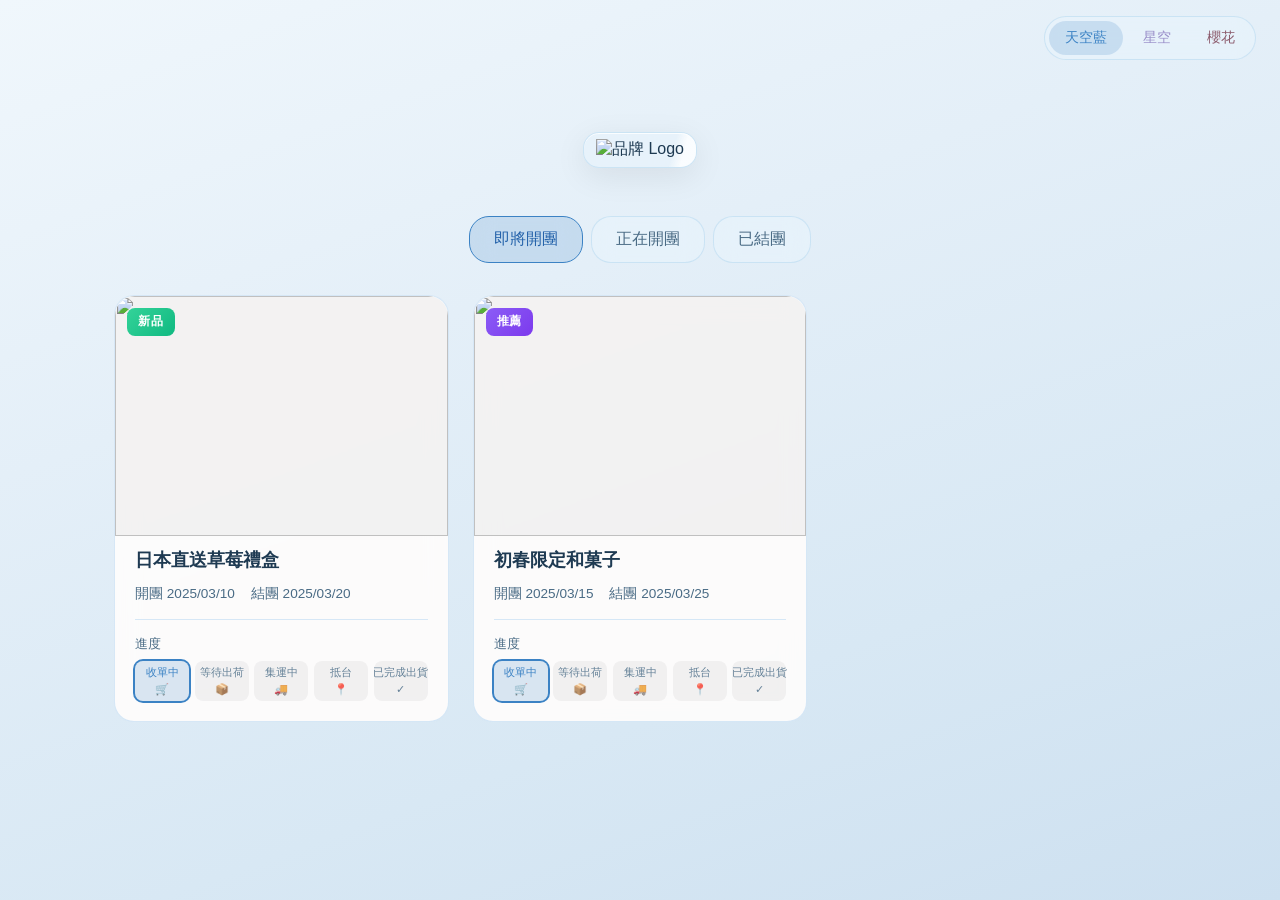
==== commit 54ffc82a: "Add files via upload" ====
--- a/index.html
+++ b/index.html
@@ -42,6 +42,7 @@
         <!-- 商品卡由 JS 動態插入 -->
       </div>
       <p class="empty-state" id="emptyState" hidden>此分類暫無商品</p>
+      <nav class="pagination-wrap" id="paginationWrap" aria-label="分頁"></nav>
     </section>
   </main>
 
